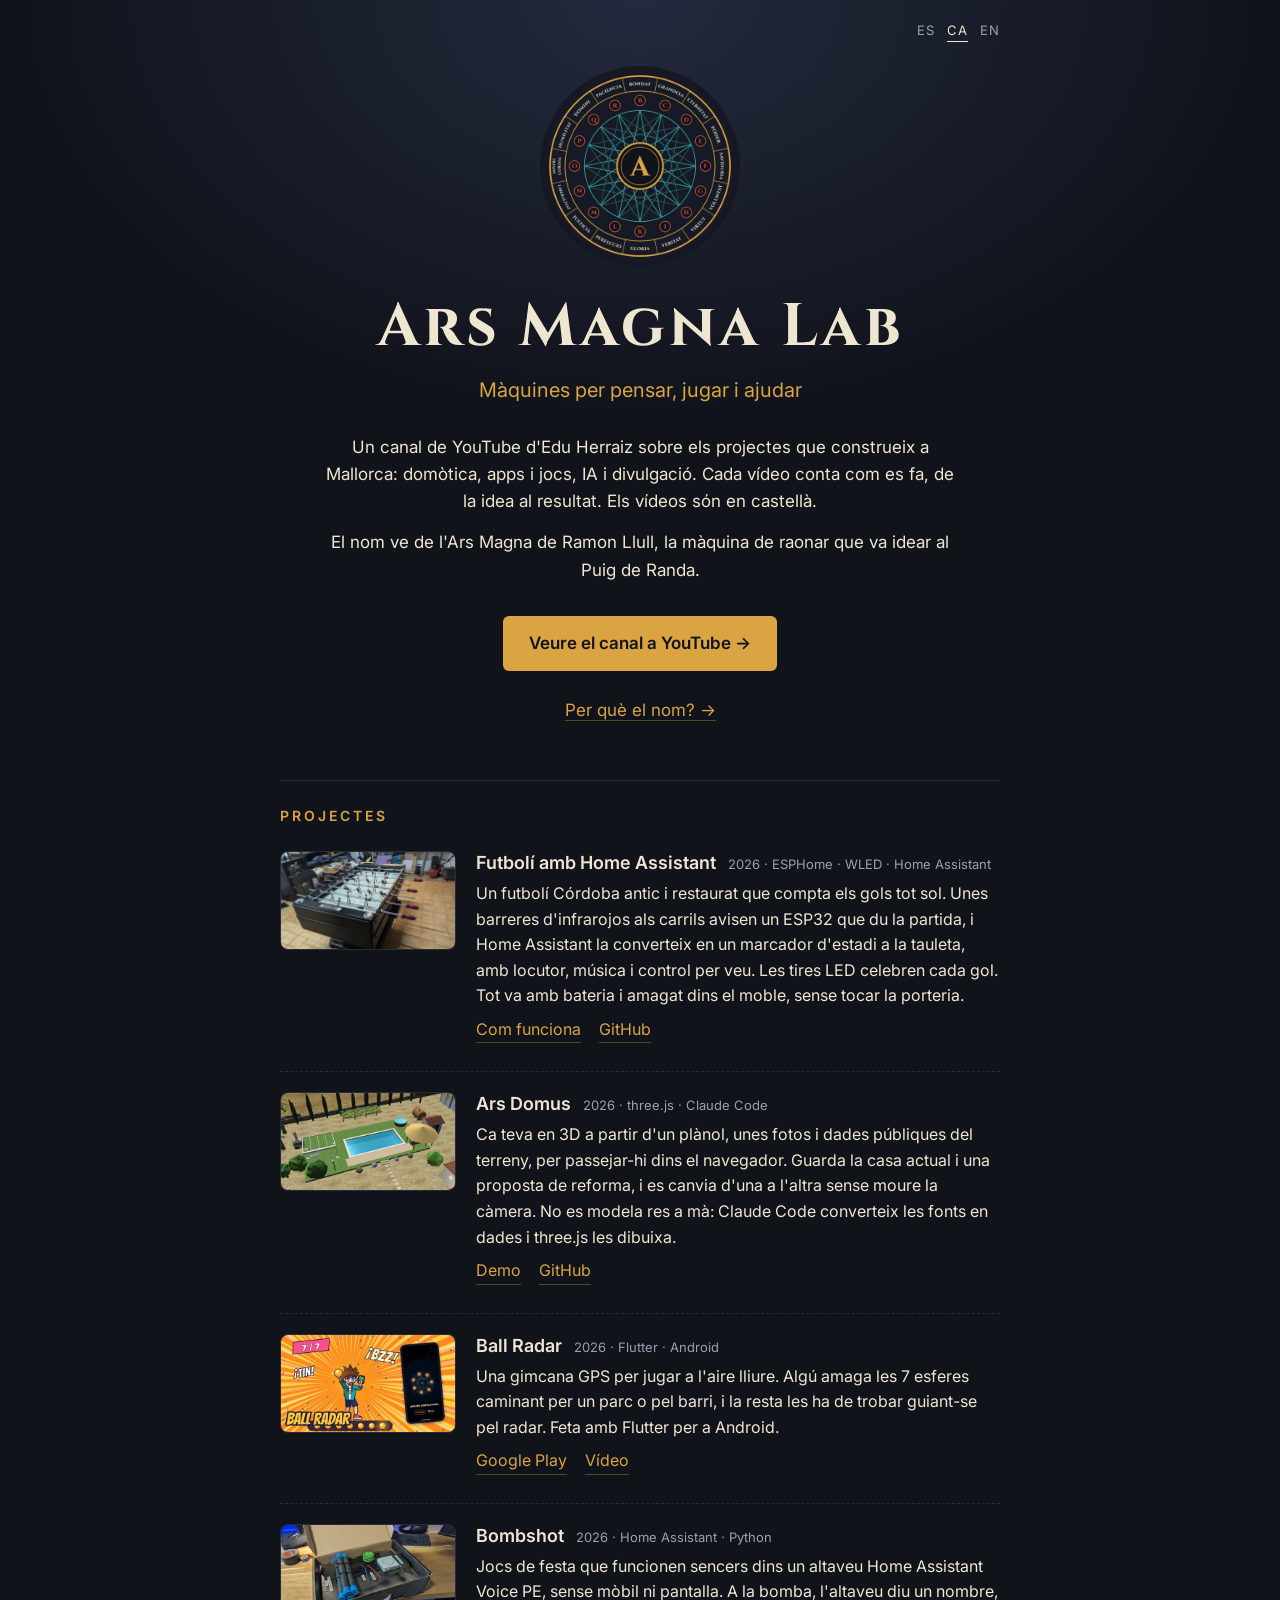
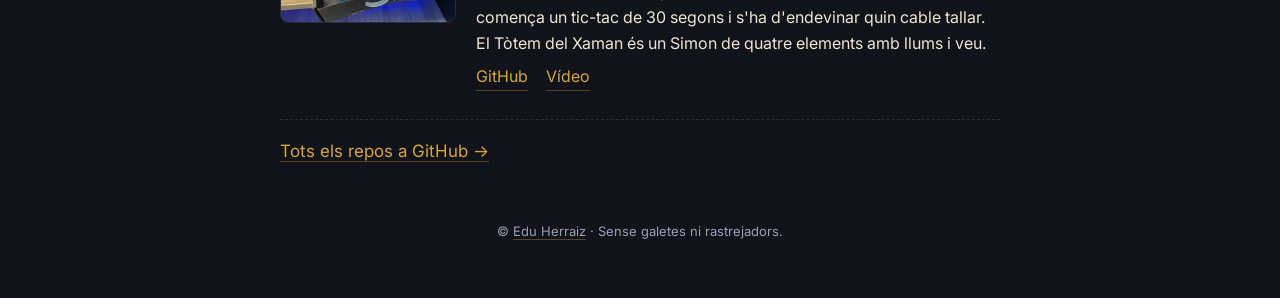
==== ca/index.html @ fdbb117b "Web en ES/CA/EN: índice de proyectos en la portada, página del nombre (llull/) y el futbolín, que vi" ====
<!doctype html>
<html lang="ca">
<head>
<meta charset="utf-8">
<meta name="viewport" content="width=device-width, initial-scale=1">
<title>Ars Magna Lab</title>
<meta name="description" content="Ars Magna Lab, el canal de YouTube d&#x27;Edu Herraiz: màquines per pensar, jugar i ajudar. Domòtica, apps i jocs, IA i divulgació.">
<meta name="author" content="Edu Herraiz">
<link rel="canonical" href="https://arsmagnalab.com/ca/">
<link rel="alternate" hreflang="es" href="https://arsmagnalab.com/">
<link rel="alternate" hreflang="ca" href="https://arsmagnalab.com/ca/">
<link rel="alternate" hreflang="en" href="https://arsmagnalab.com/en/">
<link rel="alternate" hreflang="x-default" href="https://arsmagnalab.com/">
<meta property="og:title" content="Ars Magna Lab">
<meta property="og:description" content="Ars Magna Lab, el canal de YouTube d&#x27;Edu Herraiz: màquines per pensar, jugar i ajudar. Domòtica, apps i jocs, IA i divulgació.">
<meta property="og:image" content="https://arsmagnalab.com/og.jpg">
<meta property="og:url" content="https://arsmagnalab.com/ca/">
<meta name="twitter:card" content="summary_large_image">
<meta name="color-scheme" content="dark">
<link rel="icon" href="../favicon.svg" type="image/svg+xml">
<link rel="preconnect" href="https://fonts.googleapis.com">
<link rel="preconnect" href="https://fonts.gstatic.com" crossorigin>
<link href="https://fonts.googleapis.com/css2?family=Cinzel:wght@600;700&family=Inter:wght@400;600&display=swap" rel="stylesheet">
<link rel="stylesheet" href="../assets/style.css">
</head>
<body>
<main>
  <nav class="lang" aria-label="Català"><a href="../" hreflang="es" lang="es">ES</a> <a href="../ca/" hreflang="ca" lang="ca" aria-current=page>CA</a> <a href="../en/" hreflang="en" lang="en">EN</a></nav>

  <header class="hero">
    <img class="figura" src="../figura-a.png" width="200" height="200" alt="La Figura A de Ramon Llull, redibuixada">
    <h1>Ars Magna Lab</h1>
    <p class="lema">Màquines per pensar, jugar i ajudar</p>
    <p>Un canal de YouTube d&#x27;Edu Herraiz sobre els projectes que construeix a Mallorca: domòtica, apps i jocs, IA i divulgació. Cada vídeo conta com es fa, de la idea al resultat. Els vídeos són en castellà.</p>
    <p>El nom ve de l&#x27;Ars Magna de Ramon Llull, la màquina de raonar que va idear al Puig de Randa.</p>
    <a class="canal" href="https://www.youtube.com/@arsmagna_lab" rel="noopener">Veure el canal a YouTube →</a>
    <p class="more"><a href="llull/">Per què el nom? →</a></p>
  </header>

  <section>
    <h2>Projectes</h2>
    <ul class="projects">
      <li class="proj">
        <a class="thumb" tabindex="-1" href="futbolin/"><img src="../assets/projects/futbolin.jpg" width="176" height="99" alt="" loading="lazy"></a>
        <div>
          <div class="proj-head"><h3>Futbolí amb Home Assistant</h3><span class="meta">2026 · ESPHome · WLED · Home Assistant</span></div>
          <p>Un futbolí Córdoba antic i restaurat que compta els gols tot sol. Unes barreres d&#x27;infrarojos als carrils avisen un ESP32 que du la partida, i Home Assistant la converteix en un marcador d&#x27;estadi a la tauleta, amb locutor, música i control per veu. Les tires LED celebren cada gol. Tot va amb bateria i amagat dins el moble, sense tocar la porteria.</p>
          <p class="links"><a href="futbolin/">Com funciona</a> <a href="https://github.com/ars-magna-lab/futbolin-home-assistant" rel="noopener">GitHub</a></p>
        </div>
      </li>
      <li class="proj">
        <a class="thumb" tabindex="-1" href="https://ars-domus.arsmagnalab.com" rel="noopener"><img src="../assets/projects/ars-domus.jpg" width="176" height="99" alt="" loading="lazy"></a>
        <div>
          <div class="proj-head"><h3>Ars Domus</h3><span class="meta">2026 · three.js · Claude Code</span></div>
          <p>Ca teva en 3D a partir d&#x27;un plànol, unes fotos i dades públiques del terreny, per passejar-hi dins el navegador. Guarda la casa actual i una proposta de reforma, i es canvia d&#x27;una a l&#x27;altra sense moure la càmera. No es modela res a mà: Claude Code converteix les fonts en dades i three.js les dibuixa.</p>
          <p class="links"><a href="https://ars-domus.arsmagnalab.com" rel="noopener">Demo</a> <a href="https://github.com/ars-magna-lab/ars-domus" rel="noopener">GitHub</a></p>
        </div>
      </li>
      <li class="proj">
        <a class="thumb" tabindex="-1" href="https://play.google.com/store/apps/details?id=com.ballradar.app" rel="noopener"><img src="../assets/projects/ball-radar.jpg" width="176" height="99" alt="" loading="lazy"></a>
        <div>
          <div class="proj-head"><h3>Ball Radar</h3><span class="meta">2026 · Flutter · Android</span></div>
          <p>Una gimcana GPS per jugar a l&#x27;aire lliure. Algú amaga les 7 esferes caminant per un parc o pel barri, i la resta les ha de trobar guiant-se pel radar. Feta amb Flutter per a Android.</p>
          <p class="links"><a href="https://play.google.com/store/apps/details?id=com.ballradar.app" rel="noopener">Google Play</a> <a href="https://www.youtube.com/watch?v=LTOWS466q20" rel="noopener">Vídeo</a></p>
        </div>
      </li>
      <li class="proj">
        <a class="thumb" tabindex="-1" href="https://github.com/ars-magna-lab/bombshot" rel="noopener"><img src="../assets/projects/bombshot.jpg" width="176" height="99" alt="" loading="lazy"></a>
        <div>
          <div class="proj-head"><h3>Bombshot</h3><span class="meta">2026 · Home Assistant · Python</span></div>
          <p>Jocs de festa que funcionen sencers dins un altaveu Home Assistant Voice PE, sense mòbil ni pantalla. A la bomba, l&#x27;altaveu diu un nombre, comença un tic-tac de 30 segons i s&#x27;ha d&#x27;endevinar quin cable tallar. El Tòtem del Xaman és un Simon de quatre elements amb llums i veu.</p>
          <p class="links"><a href="https://github.com/ars-magna-lab/bombshot" rel="noopener">GitHub</a> <a href="https://www.youtube.com/watch?v=b6ZcncrODek" rel="noopener">Vídeo</a></p>
        </div>
      </li>
    </ul>
    <p class="more"><a href="https://github.com/ars-magna-lab" rel="noopener">Tots els repos a GitHub →</a></p>
  </section>

  <footer>© <a href="https://www.eduherraiz.com" rel="noopener">Edu Herraiz</a> · Sense galetes ni rastrejadors.</footer>
</main>
</body>
</html>
---- assets/style.css ----
/* arsmagnalab.com: siempre oscura, con la paleta de Ars Magna */
:root { --ink:#11131b; --card:#171a25; --line:#262b3b; --gold:#d9a441; --terra:#c8553d; --teal:#3aa6a0; --parch:#efe6d2; --muted:#9aa0b2; }
* { box-sizing: border-box; }
html { -webkit-text-size-adjust: 100%; }
body {
  margin: 0; min-height: 100vh;
  background: radial-gradient(900px 600px at 50% 0%, #232a3d 0%, var(--ink) 70%) no-repeat var(--ink);
  color: var(--parch); font: 400 17px/1.6 Inter, system-ui, sans-serif;
}
main { max-width: 760px; margin: 0 auto; padding: 20px 20px 56px; }
a { color: var(--gold); text-decoration: none; border-bottom: 1px solid color-mix(in srgb, var(--gold) 35%, transparent); }
a:hover { border-bottom-color: var(--gold); }
a:focus-visible { outline: 2px solid var(--gold); outline-offset: 3px; border-radius: 2px; }
p { margin: 0 0 14px; }

.lang { display: flex; justify-content: flex-end; gap: 12px; font-size: 13px; letter-spacing: 1px; }
.lang a { color: var(--muted); border: 0; }
.lang a[aria-current] { color: var(--parch); border-bottom: 1px solid var(--parch); }

/* Portada */
.hero { text-align: center; max-width: 640px; margin: 24px auto 0; }
.figura { width: 200px; height: 200px; border-radius: 50%; display: block; margin: 0 auto 28px; }
h1 { font: 700 clamp(34px, 8.6vw, 60px)/1.1 Cinzel, Georgia, serif; letter-spacing: .06em; margin: 0; text-wrap: balance; }
.lema { color: var(--gold); font-size: 20px; margin: 14px 0 28px; }
.canal {
  display: inline-block; margin: 18px 0 8px; padding: 14px 26px; border-radius: 6px; border: 0;
  background: var(--gold); color: var(--ink); font-weight: 600;
}
.canal:hover { background: #e8b75a; }
.canal:focus-visible { outline: 3px solid var(--parch); }
.more { margin-top: 18px; }

/* Índice de proyectos */
section { border-top: 1px solid var(--line); padding-top: 28px; margin-top: 56px; }
h2 { font: 600 14px/1 Inter, sans-serif; letter-spacing: 3px; text-transform: uppercase; color: var(--gold); margin: 0 0 8px; }
ul.projects { list-style: none; margin: 0; padding: 0; }
.proj { display: grid; grid-template-columns: 176px 1fr; gap: 20px; align-items: start; padding: 20px 0; border-bottom: 1px dashed var(--line); }
.thumb { border: 0; display: block; }
.thumb img { display: block; width: 176px; height: 99px; object-fit: cover; border-radius: 8px; border: 1px solid var(--line); }
.proj-head { display: flex; flex-wrap: wrap; align-items: baseline; gap: 4px 12px; margin-bottom: 6px; }
.proj h3 { font: 600 18px/1.3 Inter, sans-serif; margin: 0; }
.meta { color: var(--muted); font-size: 13px; }
.proj p { margin: 0 0 8px; font-size: 16px; }
.links { display: flex; flex-wrap: wrap; gap: 4px 18px; font-size: 15px; }

/* ¿Por qué el nombre? */
.essay { max-width: 640px; margin: 24px auto 0; }
.essay h1 { font-size: clamp(30px, 7vw, 44px); text-align: left; }
.essay h2 { font: 600 22px/1.3 Cinzel, Georgia, serif; letter-spacing: .04em; text-transform: none; color: var(--parch); margin: 36px 0 12px; }
.lead { font-size: 19px; color: var(--muted); margin: 16px 0 8px; }
.essay figure { margin: 24px 0; text-align: center; }
.back { font-size: 15px; margin: 0 0 24px; }
.essay .back:last-child { margin: 36px 0 0; }
.wheel { max-width: 100%; height: auto; }
.wheel .chords line { stroke: var(--teal); stroke-width: .8; stroke-opacity: .6; }
.wheel .ring { fill: none; stroke: var(--gold); stroke-width: 1.6; }
.wheel .ring2 { fill: none; stroke: var(--gold); stroke-width: 1; stroke-opacity: .5; }
.wheel .dots circle { fill: var(--ink); stroke: var(--terra); stroke-width: 1.6; }
.wheel .hub { fill: var(--gold); }
.wheel text { fill: var(--terra); font: 600 12px Cinzel, serif; text-anchor: middle; }

footer { margin-top: 56px; color: var(--muted); font-size: 13px; text-align: center; }
footer a { color: var(--muted); }

@media (max-width: 560px) {
  main { padding: 16px 16px 48px; }
  .proj { grid-template-columns: 1fr; gap: 12px; }
  .thumb img { width: 100%; height: auto; aspect-ratio: 16 / 9; }
}
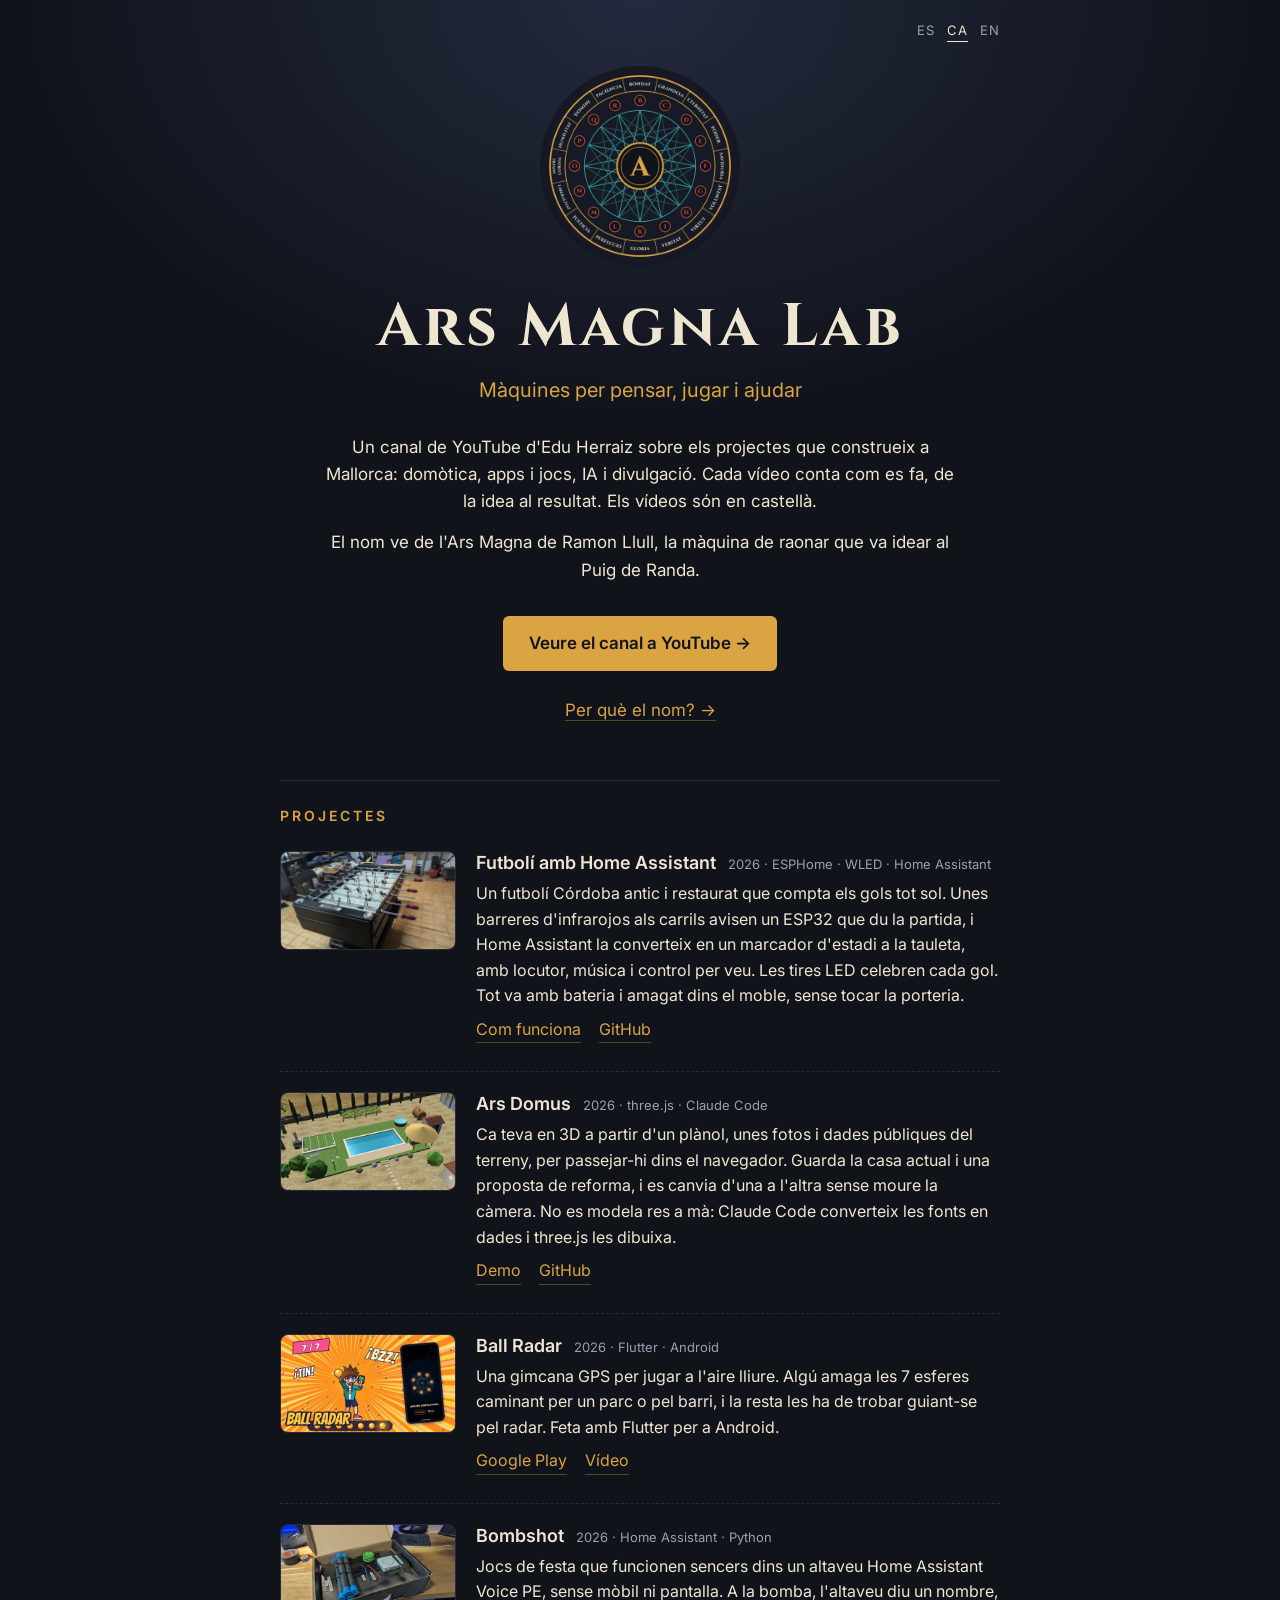
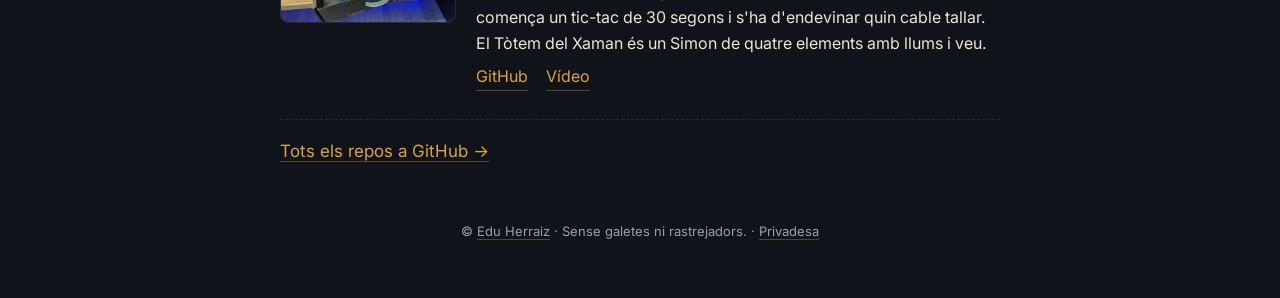
==== commit 8768a232: "Política de privacidad en ES/CA/EN, enlazada desde el pie" ====
--- a/ca/index.html
+++ b/ca/index.html
@@ -76,7 +76,7 @@
     <p class="more"><a href="https://github.com/ars-magna-lab" rel="noopener">Tots els repos a GitHub →</a></p>
   </section>
 
-  <footer>© <a href="https://www.eduherraiz.com" rel="noopener">Edu Herraiz</a> · Sense galetes ni rastrejadors.</footer>
+  <footer>© <a href="https://www.eduherraiz.com" rel="noopener">Edu Herraiz</a> · Sense galetes ni rastrejadors. · <a href="../ca/privacidad/">Privadesa</a></footer>
 </main>
 </body>
 </html>
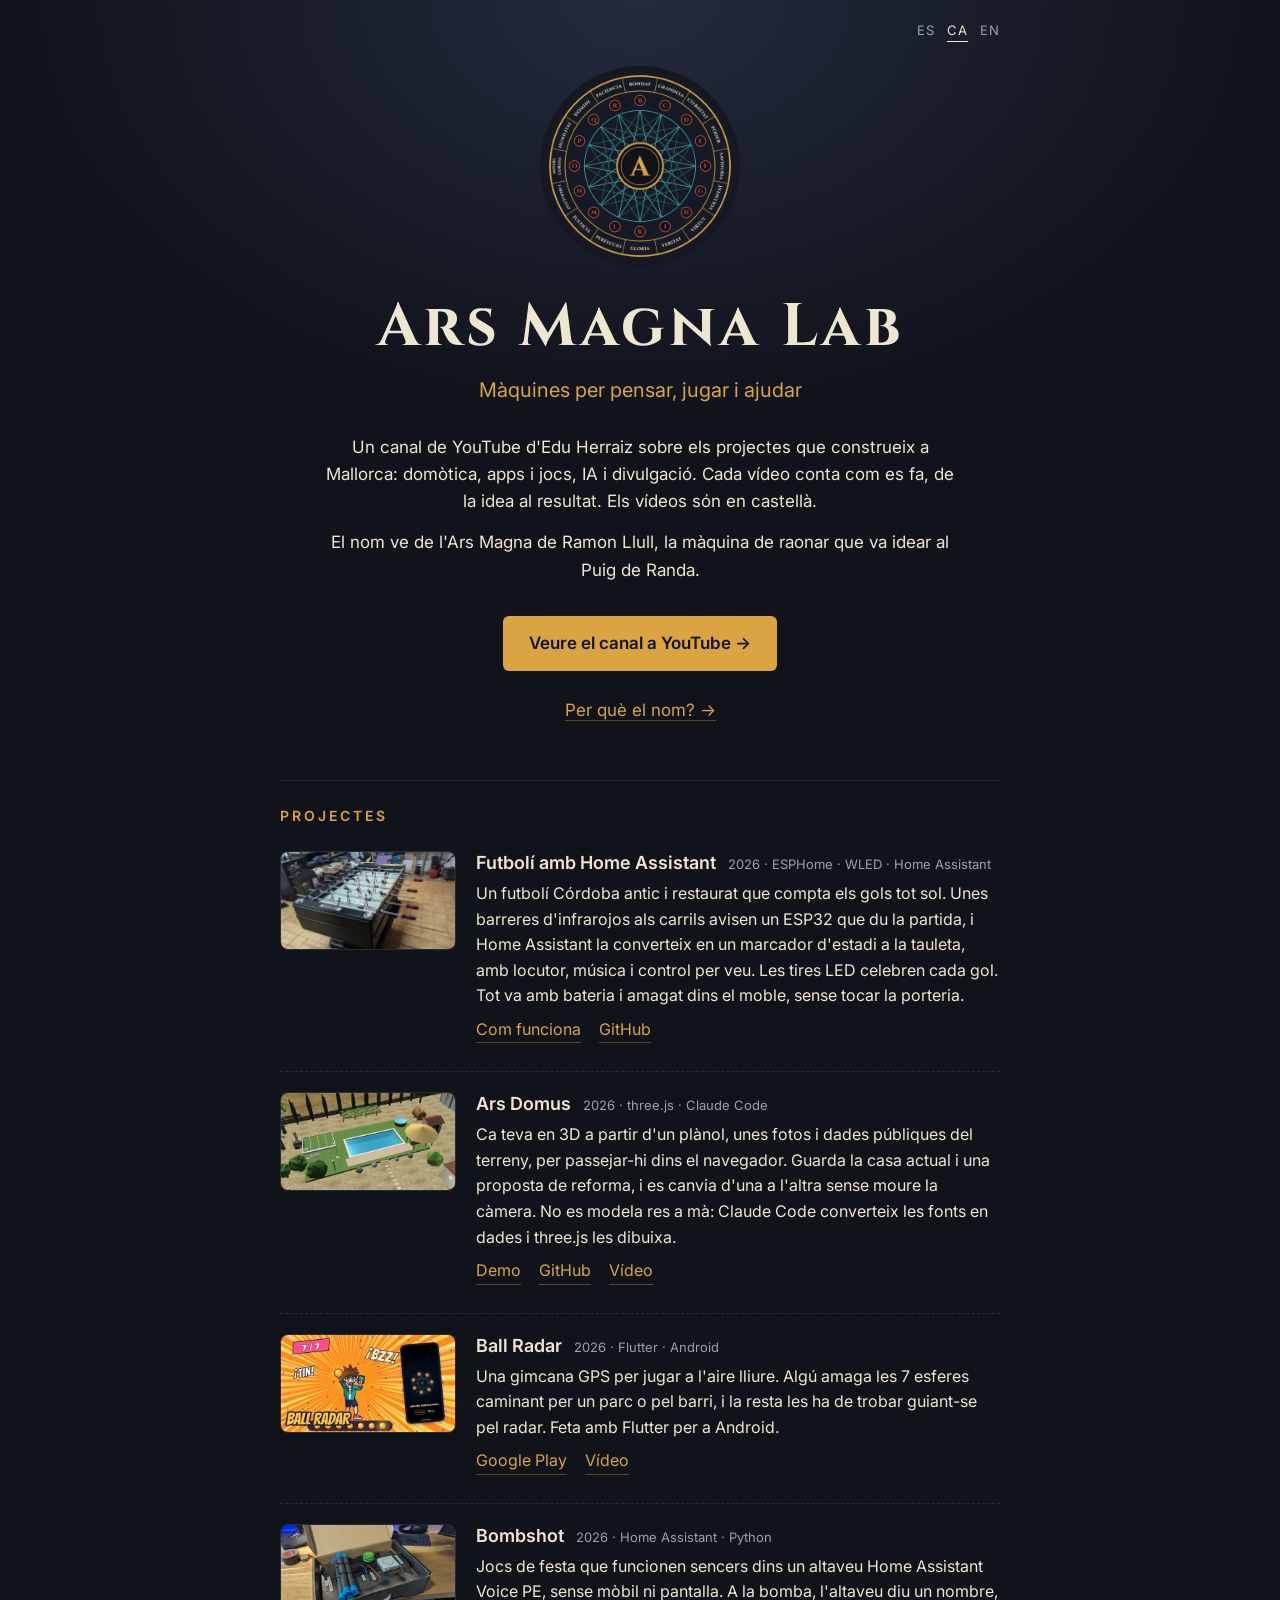
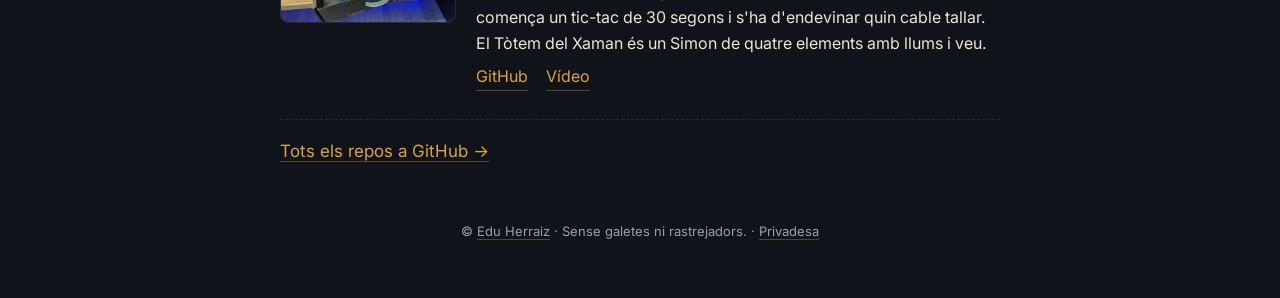
==== commit f5d843fa: "Ars Domus: enlace al vídeo" ====
--- a/ca/index.html
+++ b/ca/index.html
@@ -53,7 +53,7 @@
         <div>
           <div class="proj-head"><h3>Ars Domus</h3><span class="meta">2026 · three.js · Claude Code</span></div>
           <p>Ca teva en 3D a partir d&#x27;un plànol, unes fotos i dades públiques del terreny, per passejar-hi dins el navegador. Guarda la casa actual i una proposta de reforma, i es canvia d&#x27;una a l&#x27;altra sense moure la càmera. No es modela res a mà: Claude Code converteix les fonts en dades i three.js les dibuixa.</p>
-          <p class="links"><a href="https://ars-domus.arsmagnalab.com" rel="noopener">Demo</a> <a href="https://github.com/ars-magna-lab/ars-domus" rel="noopener">GitHub</a></p>
+          <p class="links"><a href="https://ars-domus.arsmagnalab.com" rel="noopener">Demo</a> <a href="https://github.com/ars-magna-lab/ars-domus" rel="noopener">GitHub</a> <a href="https://www.youtube.com/watch?v=480Ta170Xg8" rel="noopener">Vídeo</a></p>
         </div>
       </li>
       <li class="proj">
